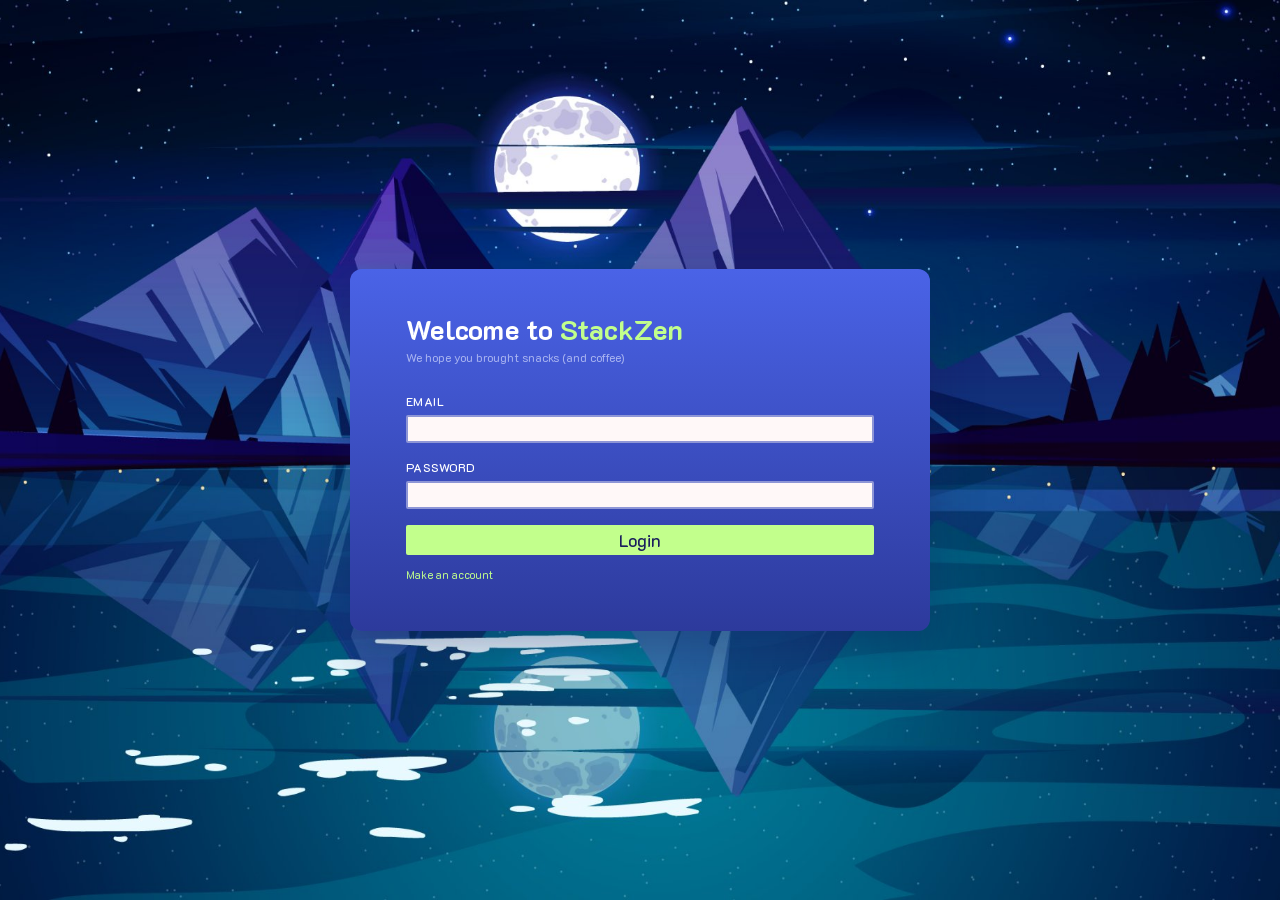
==== pages/login.html @ be0d4499 "Adding in some placeholders until I finish the designs for the website, The login part is a success " ====
<!DOCTYPE html>
<html lang="en">
<head>
  <meta charset="UTF-8">
  <meta name="viewport" content="width=device-width, initial-scale=1">
  <title>StackZen — Login</title>


  <link rel="stylesheet" href="../css/fonts.css">
  <link rel="stylesheet" href="../css/login.css">
</head>
<body data-view="login">
  <main class="stage">
    <section class="card" aria-live="polite">

      <!-- LOGIN -->
      <form id="login-view" class="view" novalidate>
        <h1 class="title">Welcome to <span class="brand">StackZen</span></h1>
        <p class="subtitle">We hope you brought snacks (and coffee)</p>

        <div class="field">
          <label for="login-email">EMAIL</label>
          <input id="login-email" name="email" type="email" autocomplete="email" required>
        </div>

        <div class="field">
          <label for="login-password">PASSWORD</label>
          <input id="login-password" name="password" type="password" autocomplete="current-password" required>
        </div>

        <p class="error" id="login-error" role="alert" hidden>
          <svg class="error-icon" viewBox="0 0 16 16" aria-hidden="true">
            <circle cx="8" cy="8" r="7" fill="none" stroke="currentColor" stroke-width="1.4"/>
            <rect x="7.3" y="4" width="1.4" height="5" rx=".7" fill="currentColor"/>
            <circle cx="8" cy="11.3" r=".9" fill="currentColor"/>
          </svg>
          <span id="login-error-text">Account does not exist or wrong account details entered!</span>
        </p>

        <button type="submit" class="btn">Login</button>
        <button type="button" class="link" data-go="register">Make an account</button>
      </form>

      <!-- REGISTER -->
      <form id="register-view" class="view" novalidate hidden>
        <h1 class="title">Welcome to <span class="brand">StackZen</span></h1>
        <p class="subtitle">We hope you brought snacks (and coffee)</p>

        <div class="field">
          <label for="reg-username">USERNAME</label>
          <input id="reg-username" name="username" type="text" autocomplete="username" required>
        </div>

        <div class="field">
          <label for="reg-email">EMAIL</label>
          <input id="reg-email" name="email" type="email" autocomplete="email" required>
        </div>

        <div class="field">
          <label for="reg-password">PASSWORD</label>
          <input id="reg-password" name="password" type="password" autocomplete="new-password" required>
        </div>

        <p class="error" id="reg-error" role="alert" hidden>
          <svg class="error-icon" viewBox="0 0 16 16" aria-hidden="true">
            <circle cx="8" cy="8" r="7" fill="none" stroke="currentColor" stroke-width="1.4"/>
            <rect x="7.3" y="4" width="1.4" height="5" rx=".7" fill="currentColor"/>
            <circle cx="8" cy="11.3" r=".9" fill="currentColor"/>
          </svg>
          <span id="reg-error-text">Username or Email already exists!</span>
        </p>

        <button type="submit" class="btn">Continue</button>
        <button type="button" class="link" data-go="login">I already have an account!</button>
      </form>

      <!-- SUCCESS -->
      <div id="success-view" class="view view--success" hidden>
        <p class="brand brand--center">StackZen</p>

        <div class="success-body">
          <span class="badge">LOGIN SUCCESSFUL</span>
          <h1 class="success-title">You’re in!</h1>
          <p class="success-text">
            You’re signed in to StackZen.<br>
            Coffee ready? Let’s get started.
          </p>
        </div>

        <button type="button" class="btn" id="continue-btn">Continue to StackZen</button>
        <p class="switch">Not you? <button type="button" class="link link--inline" id="switch-btn">Switch account</button></p>
      </div>

    </section>
  </main>

  <script src="../js/login.js"></script>
</body>
</html>
---- css/fonts.css ----
/* K2D, hosted in assets/fonts. Linked by every page (login and the main site). */
@font-face {
  font-family: "K2D";
  src: url("../assets/fonts/K2D-Regular.ttf") format("truetype");
  font-weight: 400;
  font-display: swap;
}
@font-face {
  font-family: "K2D";
  src: url("../assets/fonts/K2D-Medium.ttf") format("truetype");
  font-weight: 500;
  font-display: swap;
}
@font-face {
  font-family: "K2D";
  src: url("../assets/fonts/K2D-Bold.ttf") format("truetype");
  font-weight: 700;
  font-display: swap;
}
@font-face {
  font-family: "K2D";
  src: url("../assets/fonts/K2D-ExtraBold.ttf") format("truetype");
  font-weight: 800;
  font-display: swap;
}
---- css/login.css ----
/* ---------- Tokens (sampled from the Figma screens, adjust if needed) ---------- */
:root {
  --bg-page: #ffffff;               /* placeholder until backgrounds are added */

  --card-top: #4a63e7;
  --card-bottom: #2d3a9c;

  --lime: #c2ff8c;
  --lime-dark: #7d9f52;             /* end of the button gradient */
  --ink: #1a1f5c;                   /* dark text on lime */

  --text: #ffffff;
  --text-muted: #a9b4f0;

  --input-bg: #fff8f8;
  --input-border: #8e96d6;
  --danger: #e53935;

  --radius-card: 12px;
  --font: "K2D", system-ui, -apple-system, "Segoe UI", sans-serif;
}

*,
*::before,
*::after { box-sizing: border-box; }

html, body { height: 100%; }

body {
  margin: 0;
  font-family: var(--font);
  color: var(--text);
  background-color: var(--bg-page);
  background-position: center;
  background-size: cover;
  background-repeat: no-repeat;
  background-attachment: fixed;
}

/* One background per screen. Images live in assets/images/
   (paths are relative to this CSS file). */
body[data-view="login"]    { background-image: url("../assets/images/login_bg.jpg"); }
body[data-view="register"] { background-image: url("../assets/images/register.jpg"); }
body[data-view="success"]  { background-image: url("../assets/images/signed_in.jpg"); }

.stage {
  min-height: 100%;
  display: grid;
  place-items: center;
  padding: 24px;
}

/* ---------- Card ---------- */
.card {
  width: 100%;
  max-width: 580px;
  padding: 44px 56px 48px;
  border-radius: var(--radius-card);
  background: linear-gradient(180deg, var(--card-top) 0%, var(--card-bottom) 100%);
  box-shadow: 0 18px 50px rgba(20, 24, 90, 0.35);
}

.view[hidden] { display: none; }

/* ---------- Headings ---------- */
.title {
  margin: 0;
  font-size: 28px;
  font-weight: 700;
  line-height: 1.15;
  letter-spacing: 0.01em;
}

.brand { color: var(--lime); }

.subtitle {
  margin: 4px 0 28px;
  font-size: 12px;
  color: var(--text-muted);
}

/* ---------- Fields ---------- */
.field { margin-bottom: 16px; }

.field label {
  display: block;
  margin-bottom: 6px;
  font-size: 12px;
  font-weight: 500;
  letter-spacing: 0.04em;
}

.field input {
  width: 100%;
  height: 28px;
  padding: 0 10px;
  font: inherit;
  font-size: 14px;
  color: var(--ink);
  background: var(--input-bg);
  border: 2px solid var(--input-border);
  border-radius: 2px;
  outline: none;
  transition: border-color 0.15s, box-shadow 0.15s;
}

.field input:focus-visible {
  border-color: var(--lime);
  box-shadow: 0 0 0 3px rgba(194, 255, 140, 0.35);
}

.field input[aria-invalid="true"] {
  border-color: var(--danger);
}

/* ---------- Error message ---------- */
.error {
  display: flex;
  align-items: center;
  gap: 8px;
  margin: 4px 0 12px;
  font-size: 12px;
}

.error[hidden] { display: none; }

.error-icon {
  flex: none;
  width: 14px;
  height: 14px;
}

/* ---------- Buttons ---------- */
.btn {
  display: block;
  width: 100%;
  height: 30px;
  margin-top: 8px;
  font: inherit;
  font-size: 17px;
  font-weight: 500;
  color: var(--ink);
  background: var(--lime);
  border: 0;
  border-radius: 2px;
  cursor: pointer;
  transition: background 0.2s, filter 0.2s;
}

.btn:hover {
  background: linear-gradient(90deg, var(--lime) 0%, var(--lime-dark) 100%);
}

.btn:focus-visible {
  outline: 3px solid #ffffff;
  outline-offset: 2px;
}

.btn:disabled {
  filter: grayscale(0.5) opacity(0.7);
  cursor: progress;
}

.link {
  display: inline-block;
  margin: 12px 0 0;
  padding: 0;
  font: inherit;
  font-size: 11px;
  color: var(--lime);
  background: none;
  border: 0;
  cursor: pointer;
}

.link:hover,
.link:focus-visible { text-decoration: underline; }

.link--inline { margin: 0; }

/* ---------- Success view ---------- */
.view--success { text-align: center; }

.brand--center {
  margin: 0;
  font-size: 22px;
  font-weight: 700;
}

.success-body { padding: 56px 0 72px; }

.badge {
  display: inline-block;
  padding: 3px 10px;
  font-size: 9px;
  font-weight: 700;
  letter-spacing: 0.06em;
  color: var(--ink);
  background: var(--lime);
  border-radius: 999px;
}

.success-title {
  margin: 14px 0 12px;
  font-size: 24px;
  font-weight: 700;
}

.success-text {
  margin: 0;
  font-size: 12px;
  line-height: 1.5;
}

.switch {
  margin: 14px 0 0;
  font-size: 11px;
}

/* ---------- Small screens ---------- */
@media (max-width: 520px) {
  .card { padding: 32px 24px 36px; }
  .title { font-size: 24px; }
  .field input { height: 36px; }
  .btn { height: 38px; }
}

@media (prefers-reduced-motion: reduce) {
  * { transition: none !important; }
}
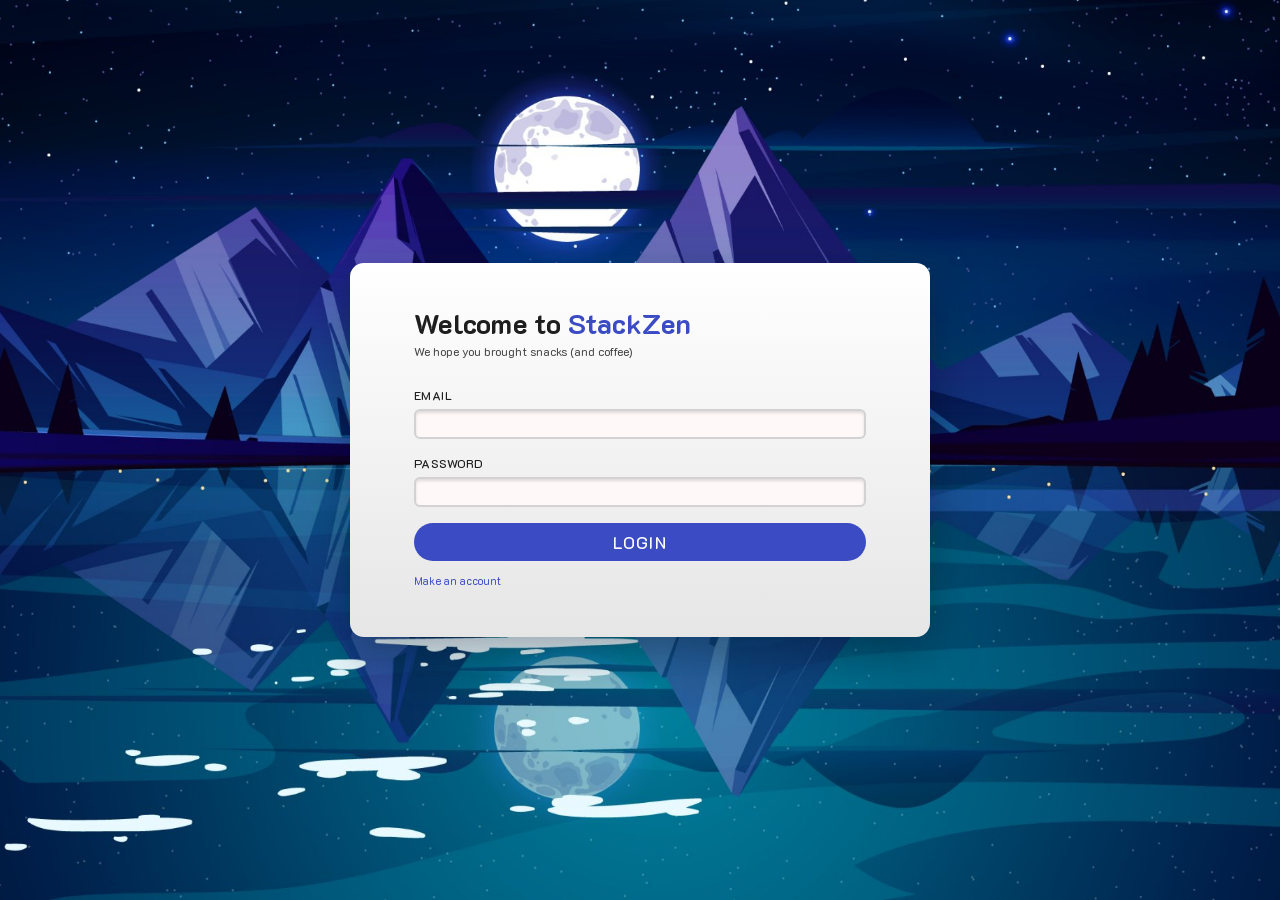
==== commit 64b24e1f: "Redesigned the login page so it pops out more rather than blending into the background with same col" ====
--- a/pages/login.html
+++ b/pages/login.html
@@ -87,7 +87,7 @@
           </p>
         </div>
 
-        <button type="button" class="btn" id="continue-btn">Continue to StackZen</button>
+        <button type="button" class="btn btn--plain" id="continue-btn">Continue to StackZen</button>
         <p class="switch">Not you? <button type="button" class="link link--inline" id="switch-btn">Switch account</button></p>
       </div>
 
--- a/css/login.css
+++ b/css/login.css
@@ -1,22 +1,23 @@
 /* ---------- Tokens (sampled from the Figma screens, adjust if needed) ---------- */
 :root {
-  --bg-page: #ffffff;               /* placeholder until backgrounds are added */
-
-  --card-top: #4a63e7;
-  --card-bottom: #2d3a9c;
-
-  --lime: #c2ff8c;
-  --lime-dark: #7d9f52;             /* end of the button gradient */
-  --ink: #1a1f5c;                   /* dark text on lime */
-
-  --text: #ffffff;
-  --text-muted: #a9b4f0;
+  --bg-page: #0b1030;               /* shows only if an image fails to load */
+
+  --card-top: #ffffff;
+  --card-bottom: #e6e6e6;
+
+  --accent: #3a4bc4;                /* brand blue: logo, buttons, links */
+  --accent-dark: #2d3aa0;           /* button hover */
+
+  --text: #1e1e1e;
+  --text-muted: #444444;
 
   --input-bg: #fff8f8;
-  --input-border: #8e96d6;
-  --danger: #e53935;
-
-  --radius-card: 12px;
+  --input-border: #d2d2d2;
+  --danger: #e02a1f;
+
+  --badge-bg: #8fd3ff;
+
+  --radius-card: 14px;
   --font: "K2D", system-ui, -apple-system, "Segoe UI", sans-serif;
 }
 
@@ -54,10 +55,10 @@
 .card {
   width: 100%;
   max-width: 580px;
-  padding: 44px 56px 48px;
+  padding: 44px 64px 48px;
   border-radius: var(--radius-card);
   background: linear-gradient(180deg, var(--card-top) 0%, var(--card-bottom) 100%);
-  box-shadow: 0 18px 50px rgba(20, 24, 90, 0.35);
+  box-shadow: 0 18px 50px rgba(0, 0, 20, 0.35);
 }
 
 .view[hidden] { display: none; }
@@ -71,7 +72,7 @@
   letter-spacing: 0.01em;
 }
 
-.brand { color: var(--lime); }
+.brand { color: var(--accent); }
 
 .subtitle {
   margin: 4px 0 28px;
@@ -92,21 +93,22 @@
 
 .field input {
   width: 100%;
-  height: 28px;
-  padding: 0 10px;
+  height: 30px;
+  padding: 0 12px;
   font: inherit;
   font-size: 14px;
-  color: var(--ink);
+  color: var(--text);
   background: var(--input-bg);
   border: 2px solid var(--input-border);
-  border-radius: 2px;
+  border-radius: 6px;
+  box-shadow: inset 0 2px 3px rgba(0, 0, 0, 0.12);
   outline: none;
   transition: border-color 0.15s, box-shadow 0.15s;
 }
 
 .field input:focus-visible {
-  border-color: var(--lime);
-  box-shadow: 0 0 0 3px rgba(194, 255, 140, 0.35);
+  border-color: var(--accent);
+  box-shadow: 0 0 0 3px rgba(58, 75, 196, 0.25);
 }
 
 .field input[aria-invalid="true"] {
@@ -120,6 +122,7 @@
   gap: 8px;
   margin: 4px 0 12px;
   font-size: 12px;
+  color: var(--danger);
 }
 
 .error[hidden] { display: none; }
@@ -134,25 +137,30 @@
 .btn {
   display: block;
   width: 100%;
-  height: 30px;
+  height: 38px;
   margin-top: 8px;
   font: inherit;
   font-size: 17px;
   font-weight: 500;
-  color: var(--ink);
-  background: var(--lime);
+  letter-spacing: 0.06em;
+  text-transform: uppercase;
+  color: #ffffff;
+  background: var(--accent);
   border: 0;
-  border-radius: 2px;
+  border-radius: 999px;
   cursor: pointer;
   transition: background 0.2s, filter 0.2s;
 }
 
-.btn:hover {
-  background: linear-gradient(90deg, var(--lime) 0%, var(--lime-dark) 100%);
-}
+.btn--plain {
+  letter-spacing: 0;
+  text-transform: none;
+}
+
+.btn:hover { background: var(--accent-dark); }
 
 .btn:focus-visible {
-  outline: 3px solid #ffffff;
+  outline: 3px solid var(--accent);
   outline-offset: 2px;
 }
 
@@ -167,7 +175,7 @@
   padding: 0;
   font: inherit;
   font-size: 11px;
-  color: var(--lime);
+  color: var(--accent);
   background: none;
   border: 0;
   cursor: pointer;
@@ -195,8 +203,8 @@
   font-size: 9px;
   font-weight: 700;
   letter-spacing: 0.06em;
-  color: var(--ink);
-  background: var(--lime);
+  color: var(--text);
+  background: var(--badge-bg);
   border-radius: 999px;
 }
 
@@ -221,8 +229,8 @@
 @media (max-width: 520px) {
   .card { padding: 32px 24px 36px; }
   .title { font-size: 24px; }
-  .field input { height: 36px; }
-  .btn { height: 38px; }
+  .field input { height: 38px; }
+  .btn { height: 42px; }
 }
 
 @media (prefers-reduced-motion: reduce) {
